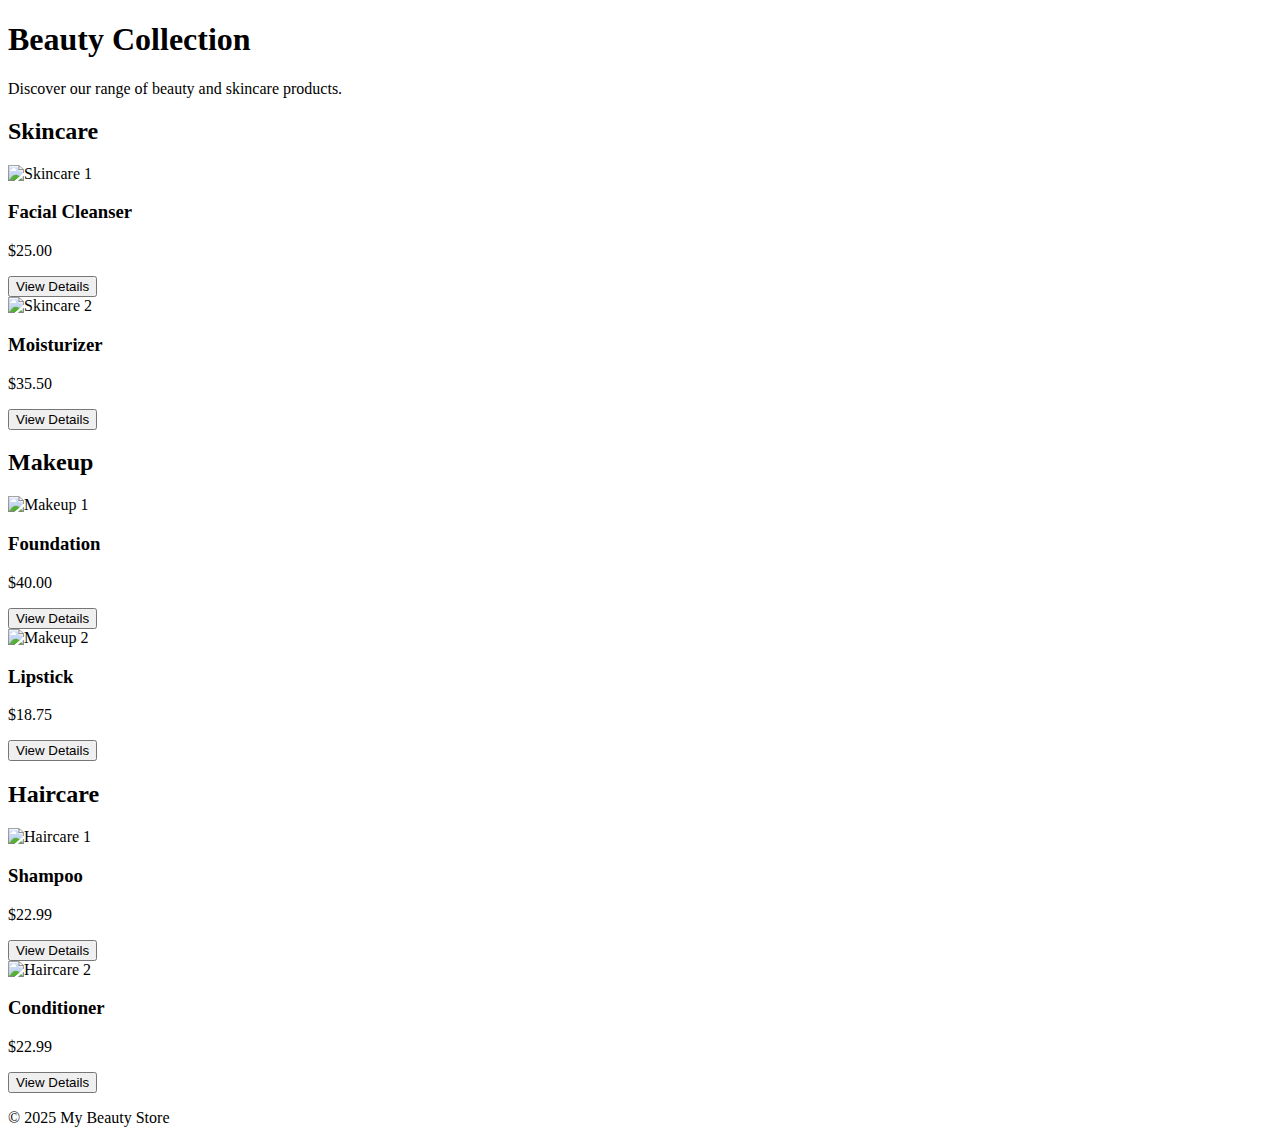
==== beauty.html @ a4bd97cf "Create beauty.html" ====
<!DOCTYPE html>
<html lang="en">
<head>
    <meta charset="UTF-8">
    <meta name="viewport" content="width=device-width, initial-scale=1.0">
    <title>Beauty Collection</title>
    <link rel="stylesheet" href="beauty.css">
</head>
<body>
    <header>
        <h1>Beauty Collection</h1>
        <p>Discover our range of beauty and skincare products.</p>
    </header>

    <main class="beauty-collection">
        <section class="category">
            <h2>Skincare</h2>
            <div class="product-grid">
                <div class="product-item">
                    <img src="image/jp33.webp" alt="Skincare 1">
                    <h3>Facial Cleanser</h3>
                    <p class="price">$25.00</p>
                    <button>View Details</button>
                </div>
                <div class="product-item">
                    <img src="image/jp34.webp" alt="Skincare 2">
                    <h3>Moisturizer</h3>
                    <p class="price">$35.50</p>
                    <button>View Details</button>
                </div>
            </div>
        </section>

        <section class="category">
            <h2>Makeup</h2>
            <div class="product-grid">
                <div class="product-item">
                    <img src="image/jp35.jpg" alt="Makeup 1">
                    <h3>Foundation</h3>
                    <p class="price">$40.00</p>
                    <button>View Details</button>
                </div>
                <div class="product-item">
                    <img src="image/jp36.jpg" alt="Makeup 2">
                    <h3>Lipstick</h3>
                    <p class="price">$18.75</p>
                    <button>View Details</button>
                </div>
            </div>
        </section>

        <section class="category">
            <h2>Haircare</h2>
            <div class="product-grid">
                <div class="product-item">
                    <img src="image/jp37.webp" alt="Haircare 1">
                    <h3>Shampoo</h3>
                    <p class="price">$22.99</p>
                    <button>View Details</button>
                </div>
                <div class="product-item">
                    <img src="image/jp38.webp" alt="Haircare 2">
                    <h3>Conditioner</h3>
                    <p class="price">$22.99</p>
                    <button>View Details</button>
                </div>
            </div>
        </section>

    </main>

    <footer>
        <p>&copy; 2025 My Beauty Store</p>
    </footer>
</body>
</html>
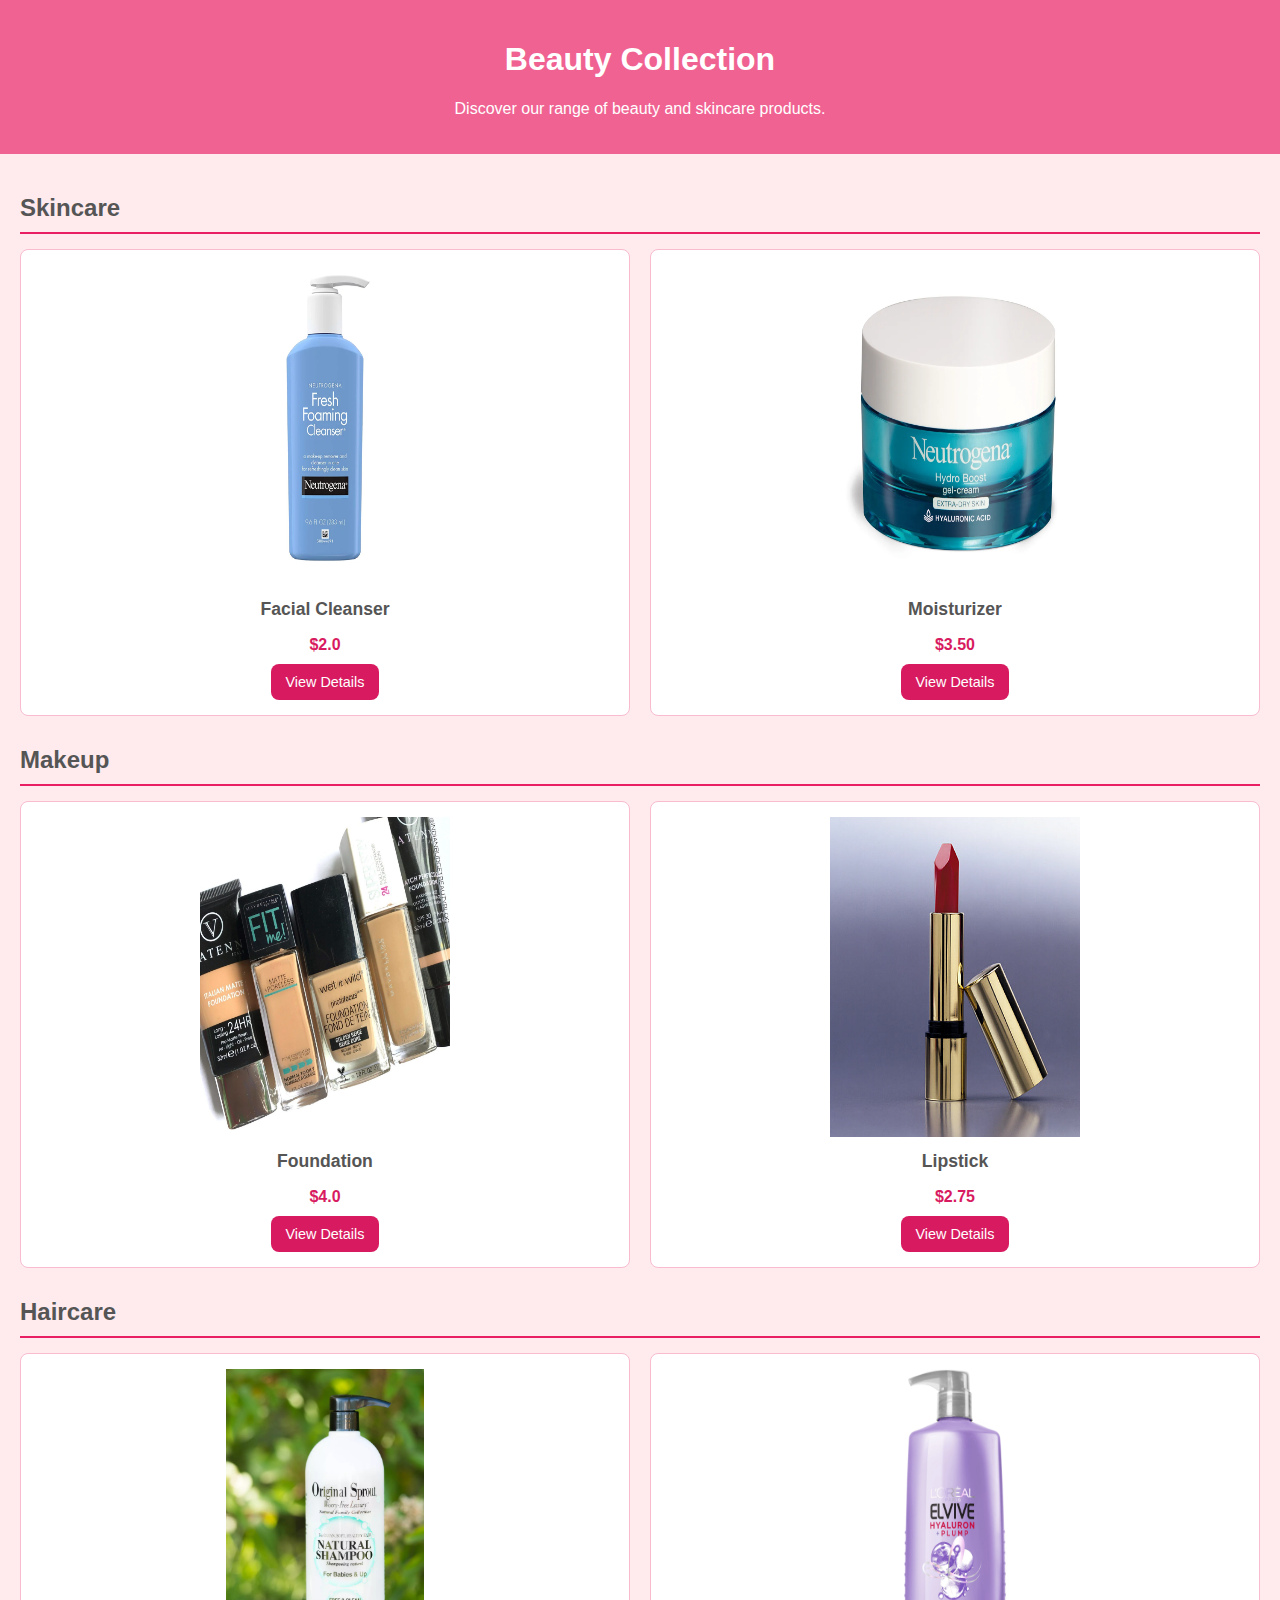
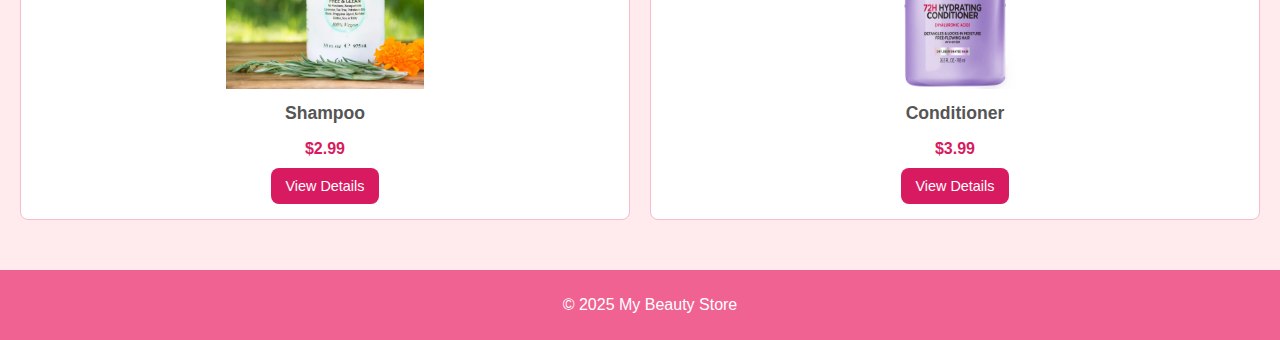
==== commit 85f5fc03: "Update beauty.html" ====
--- a/beauty.html
+++ b/beauty.html
@@ -19,13 +19,13 @@
                 <div class="product-item">
                     <img src="image/jp33.webp" alt="Skincare 1">
                     <h3>Facial Cleanser</h3>
-                    <p class="price">$25.00</p>
+                    <p class="price">$2.0</p>
                     <button>View Details</button>
                 </div>
                 <div class="product-item">
                     <img src="image/jp34.webp" alt="Skincare 2">
                     <h3>Moisturizer</h3>
-                    <p class="price">$35.50</p>
+                    <p class="price">$3.50</p>
                     <button>View Details</button>
                 </div>
             </div>
@@ -37,13 +37,13 @@
                 <div class="product-item">
                     <img src="image/jp35.jpg" alt="Makeup 1">
                     <h3>Foundation</h3>
-                    <p class="price">$40.00</p>
+                    <p class="price">$4.0</p>
                     <button>View Details</button>
                 </div>
                 <div class="product-item">
                     <img src="image/jp36.jpg" alt="Makeup 2">
                     <h3>Lipstick</h3>
-                    <p class="price">$18.75</p>
+                    <p class="price">$2.75</p>
                     <button>View Details</button>
                 </div>
             </div>
@@ -55,13 +55,13 @@
                 <div class="product-item">
                     <img src="image/jp37.webp" alt="Haircare 1">
                     <h3>Shampoo</h3>
-                    <p class="price">$22.99</p>
+                    <p class="price">$2.99</p>
                     <button>View Details</button>
                 </div>
                 <div class="product-item">
                     <img src="image/jp38.webp" alt="Haircare 2">
                     <h3>Conditioner</h3>
-                    <p class="price">$22.99</p>
+                    <p class="price">$3.99</p>
                     <button>View Details</button>
                 </div>
             </div>
--- a/beauty.css
+++ b/beauty.css
@@ -0,0 +1,83 @@
+body {
+    font-family: sans-serif;
+    margin: 0;
+    padding: 0;
+    background-color: #ffebee; /* A light pink for beauty */
+    color: #555;
+}
+
+header {
+    background-color: #f06292; /* A brighter pink for the header */
+    color: white;
+    padding: 20px;
+    text-align: center;
+}
+
+main.beauty-collection {
+    padding: 20px;
+}
+
+.category {
+    margin-bottom: 30px;
+}
+
+.category h2 {
+    border-bottom: 2px solid #e91e63; /* A darker pink border */
+    padding-bottom: 10px;
+    margin-bottom: 15px;
+}
+
+.product-grid {
+    display: grid;
+    grid-template-columns: repeat(auto-fit, minmax(250px, 1fr));
+    gap: 20px;
+}
+
+.product-item {
+    background-color: white;
+    border: 1px solid #f8bbd0; /* A lighter pink border */
+    padding: 15px;
+    border-radius: 8px;
+    text-align: center;
+}
+
+.product-item img {
+    max-width: 250px;
+    height: 320px;
+    margin-bottom: 10px;
+}
+
+.product-item h3 {
+    margin-top: 0;
+    margin-bottom: 5px;
+    font-size: 1.1em;
+}
+
+.product-item .price {
+    color: #d81b60; /* A deep pink color for the price */
+    font-weight: bold;
+    margin-bottom: 10px;
+}
+
+.product-item button {
+    background-color: #d81b60; /* A deep pink button */
+    color: white;
+    border: none;
+    padding: 10px 15px;
+    border-radius: 8px;
+    cursor: pointer;
+    font-size: 0.9em;
+}
+
+.product-item button:hover {
+    background-color: #c2185b; /* A slightly darker pink on hover */
+}
+
+footer {
+    text-align: center;
+    padding: 10px;
+    background-color: #f06292; /* Matching footer color */
+    color: white;
+    bottom: 0;
+    width: 100%;
+}
